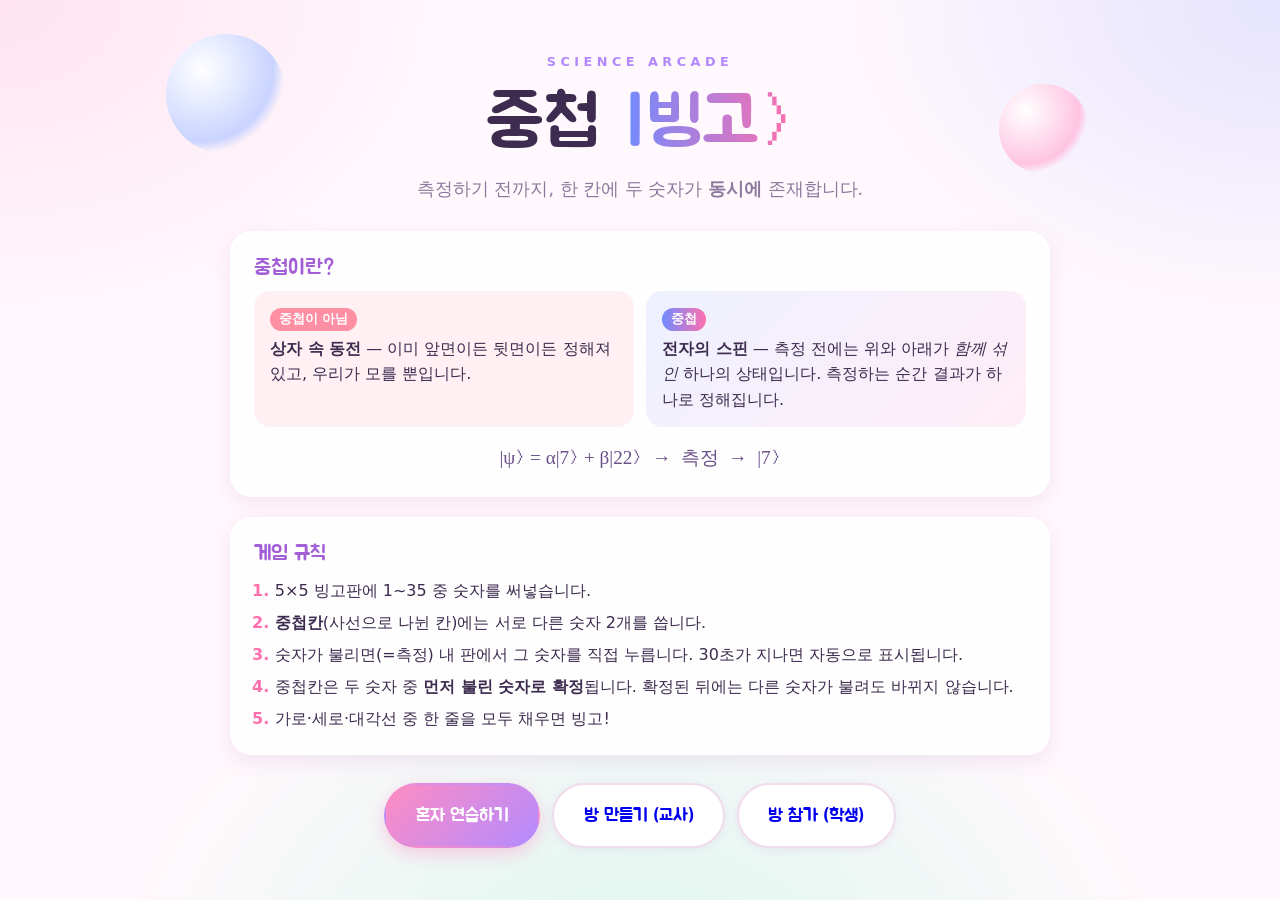
==== superposition-bingo/index.html @ 03e2c94e "중첩 빙고 첫 공개: 혼자 연습과 실시간 멀티플레이 - 혼자 연습: 빙고판 작성, 무작위 측정, 직접 눌러 표시(30초 후 자동), 중첩칸 붕괴 연출 - 교사 화면: 방 코드·QR" ====
<!doctype html>
<html lang="ko">
<head>
  <meta charset="utf-8">
  <meta name="viewport" content="width=device-width, initial-scale=1">
  <title>중첩 빙고</title>
  <meta name="description" content="양자역학의 중첩과 측정을 빙고로 체험하는 수업용 게임">
  <link rel="icon" href="data:image/svg+xml,%3Csvg xmlns=%22http://www.w3.org/2000/svg%22 viewBox=%220 0 100 100%22%3E%3Ctext y=%22.9em%22 font-size=%2290%22%3E%E2%9A%9B%EF%B8%8F%3C/text%3E%3C/svg%3E">
  <link rel="preconnect" href="https://fonts.googleapis.com">
  <link rel="preconnect" href="https://fonts.gstatic.com" crossorigin>
  <link rel="stylesheet" href="https://fonts.googleapis.com/css2?family=Jua&display=swap">
  <link rel="stylesheet" href="css/style.css">
</head>
<body>
  <!-- 홈 -->
  <main id="screen-home" class="screen is-active" aria-labelledby="home-title">
    <header class="hero">
      <p class="eyebrow">SCIENCE ARCADE</p>
      <h1 id="home-title">중첩 <span class="ket">|빙고⟩</span></h1>
      <p class="lead">측정하기 전까지, 한 칸에 두 숫자가 <strong>동시에</strong> 존재합니다.</p>
    </header>

    <section class="card concept" aria-labelledby="concept-title">
      <h2 id="concept-title">중첩이란?</h2>
      <div class="concept-grid">
        <div class="concept-item is-wrong">
          <p class="tag">중첩이 아님</p>
          <p><strong>상자 속 동전</strong> — 이미 앞면이든 뒷면이든 정해져 있고, 우리가 모를 뿐입니다.</p>
        </div>
        <div class="concept-item is-right">
          <p class="tag">중첩</p>
          <p><strong>전자의 스핀</strong> — 측정 전에는 위와 아래가 <em>함께 섞인</em> 하나의 상태입니다. 측정하는 순간 결과가 하나로 정해집니다.</p>
        </div>
      </div>
      <p class="formula">|ψ⟩ = α|7⟩ + β|22⟩ &nbsp;→&nbsp; 측정 &nbsp;→&nbsp; |7⟩</p>
    </section>

    <section class="card rules" aria-labelledby="rules-title">
      <h2 id="rules-title">게임 규칙</h2>
      <ol>
        <li>5×5 빙고판에 1~35 중 숫자를 써넣습니다.</li>
        <li><strong>중첩칸</strong>(사선으로 나뉜 칸)에는 서로 다른 숫자 2개를 씁니다.</li>
        <li>숫자가 불리면(=측정) 내 판에서 그 숫자를 직접 누릅니다. 30초가 지나면 자동으로 표시됩니다.</li>
        <li>중첩칸은 두 숫자 중 <strong>먼저 불린 숫자로 확정</strong>됩니다. 확정된 뒤에는 다른 숫자가 불려도 바뀌지 않습니다.</li>
        <li>가로·세로·대각선 중 한 줄을 모두 채우면 빙고!</li>
      </ol>
    </section>

    <nav class="mode-buttons" aria-label="게임 모드">
      <button class="btn btn-primary btn-lg" data-action="start-solo">혼자 연습하기</button>
      <a class="btn btn-lg" href="host.html">방 만들기 (교사)</a>
      <a class="btn btn-lg" href="play.html">방 참가 (학생)</a>
    </nav>
  </main>

  <!-- 빙고판 작성 -->
  <main id="screen-setup" class="screen" aria-labelledby="setup-title">
    <header class="topbar">
      <button class="btn btn-ghost" data-action="go-home" aria-label="처음으로">← 처음으로</button>
      <h1 id="setup-title">빙고판 만들기</h1>
      <span class="progress" id="setup-progress" aria-live="polite"></span>
    </header>

    <p class="hint">칸을 누르고 아래에서 숫자를 고르세요. <span class="super-chip">중첩칸</span>에는 숫자 2개가 들어갑니다.</p>

    <div class="setup-layout">
      <div class="board" id="setup-board" role="grid" aria-label="내 빙고판"></div>
      <div class="numpad-wrap">
        <div class="numpad" id="numpad" aria-label="숫자 선택"></div>
        <div class="setup-actions">
          <button class="btn" data-action="clear-slot">이 칸 지우기</button>
          <button class="btn" data-action="auto-fill">빈칸 자동 채우기</button>
          <button class="btn" data-action="reset-board">중첩칸 다시 배치</button>
          <button class="btn btn-primary" data-action="start-play" id="btn-start-play" disabled>게임 시작</button>
        </div>
      </div>
    </div>
  </main>

  <!-- 게임 진행 -->
  <main id="screen-play" class="screen" aria-labelledby="play-title">
    <header class="topbar">
      <button class="btn btn-ghost" data-action="go-home" aria-label="처음으로">← 처음으로</button>
      <h1 id="play-title">혼자 연습하기</h1>
      <span class="progress" id="play-progress"></span>
    </header>

    <div class="play-layout">
      <section class="caller" aria-label="측정">
        <p class="caller-label">방금 측정된 숫자</p>
        <p class="caller-number" id="caller-number" aria-live="assertive">–</p>
        <button class="btn btn-primary btn-lg" data-action="measure" id="btn-measure">측정하기</button>
        <div class="pending" id="pending" aria-label="아직 누르지 않은 숫자"></div>
      </section>

      <section class="board-area">
        <div class="board" id="play-board" role="grid" aria-label="내 빙고판"></div>
      </section>

      <aside class="side">
        <section class="card states" aria-labelledby="states-title">
          <h2 id="states-title">중첩 상태</h2>
          <ul id="state-list"></ul>
        </section>
        <section class="card history" aria-labelledby="history-title">
          <h2 id="history-title">측정 기록</h2>
          <div class="history-grid" id="history-grid"></div>
        </section>
      </aside>
    </div>
  </main>

  <!-- 결과 -->
  <dialog id="result-dialog" aria-labelledby="result-title">
    <h2 id="result-title">빙고!</h2>
    <p id="result-summary"></p>
    <section class="reflect">
      <h3>생각해 보기</h3>
      <ol>
        <li>중첩칸은 일반칸보다 빨리 채워졌나요? 측정 한 번에 채워질 확률로 설명해 보세요.</li>
        <li>측정 전 중첩칸의 두 숫자는 “둘 중 하나가 숨어 있던” 것일까요, “동시에 존재한” 것일까요? 상자 속 동전과 무엇이 다른가요?</li>
        <li>중첩칸이 한 숫자로 확정된 뒤에는 다른 숫자가 불려도 바뀌지 않았습니다. 실제 양자 측정에서 이것은 무엇에 해당할까요?</li>
        <li>이 게임의 “측정”과 실제 양자역학의 측정은 어떤 점이 다를까요?</li>
      </ol>
    </section>
    <div class="dialog-actions">
      <button class="btn" data-action="replay-same">같은 판으로 다시</button>
      <button class="btn btn-primary" data-action="new-board">새 판 만들기</button>
    </div>
  </dialog>

  <div class="toasts" id="toasts" role="status" aria-live="polite"></div>

  <script src="js/rules.js"></script>
  <script src="js/ui.js"></script>
  <script src="js/board-view.js"></script>
  <script src="js/setup.js"></script>
  <script src="js/marker.js"></script>
  <script src="js/solo.js"></script>
</body>
</html>
---- superposition-bingo/css/style.css ----
/* 중첩 빙고 — 스타일 (밝은 파스텔 테마) */

:root {
  --bg: #fff8fc;
  --surface: #ffffff;
  --surface-2: #fdf1f8;
  --line: #f1dcec;
  --text: #3d2c4f;
  --muted: #8b7a9e;
  --state-a: #6f8bff;   /* 중첩 상태 a: 하늘빛 보라 */
  --state-b: #ff6fae;   /* 중첩 상태 b: 핑크 */
  --accent: #b388ff;
  --marked: #d4f5e8;
  --marked-line: #7ed6b2;
  --marked-text: #2c7a62;
  --win: #ffae42;
  --danger: #ff6b8b;
  --shadow: 0 6px 20px rgba(196, 126, 190, .16);
  --shadow-sm: 0 2px 8px rgba(196, 126, 190, .14);
  --radius: 22px;
  --font: "Pretendard", "Apple SD Gothic Neo", "Malgun Gothic", "Noto Sans KR", system-ui, sans-serif;
  --font-round: "Jua", "Pretendard", "Apple SD Gothic Neo", "Malgun Gothic", sans-serif;
}

* { box-sizing: border-box; }

html { -webkit-text-size-adjust: 100%; }

body {
  margin: 0;
  min-height: 100vh;
  font-family: var(--font);
  color: var(--text);
  background:
    radial-gradient(700px 500px at 0% 0%, #ffe3f1 0%, transparent 65%),
    radial-gradient(700px 500px at 100% 0%, #e6e4ff 0%, transparent 65%),
    radial-gradient(800px 600px at 50% 110%, #dcf7ee 0%, transparent 65%),
    var(--bg);
  background-attachment: fixed;
  line-height: 1.6;
}

h1, h2, h3 { line-height: 1.25; margin: 0 0 .5em; font-family: var(--font-round); font-weight: 400; }
button { font: inherit; color: inherit; }

/* ---------- 화면 전환 ---------- */
.screen { display: none; max-width: 1280px; margin: 0 auto; padding: 24px 16px 48px; }
.screen.is-active { display: block; animation: fade-in .4s ease-out; }
@keyframes fade-in { from { opacity: 0; transform: translateY(6px); } }

/* ---------- 버튼 ---------- */
.btn {
  display: inline-flex; align-items: center; justify-content: center; gap: .3em;
  text-decoration: none;
  border: 2px solid var(--line);
  background: var(--surface);
  padding: .65em 1.2em;
  border-radius: 999px;
  cursor: pointer;
  font-family: var(--font-round);
  box-shadow: var(--shadow-sm);
  transition: background .15s, border-color .15s, transform .15s, box-shadow .15s;
}
.btn:hover:not(:disabled) { border-color: var(--accent); transform: translateY(-2px); box-shadow: var(--shadow); }
.btn:active:not(:disabled) { transform: translateY(0); }
.btn:disabled { opacity: .5; cursor: not-allowed; box-shadow: none; }
.btn-primary {
  background: linear-gradient(135deg, #ff8cc3, #b38bff);
  border-color: transparent; color: #fff;
  box-shadow: 0 6px 18px rgba(255, 120, 180, .35);
}
.btn-primary:hover:not(:disabled) { border-color: transparent; box-shadow: 0 10px 24px rgba(255, 120, 180, .45); }
.btn-lg { font-size: 1.15rem; padding: .85em 1.6em; }
.btn-ghost { background: transparent; border-color: transparent; color: var(--muted); box-shadow: none; }
.btn-ghost:hover:not(:disabled) { background: rgba(255, 255, 255, .7); box-shadow: none; }
:focus-visible { outline: 3px solid var(--accent); outline-offset: 3px; }

.badge {
  font-size: .72em; padding: .1em .6em; border-radius: 999px;
  background: var(--surface-2); color: var(--muted); margin-left: .3em;
}

/* ---------- 홈 ---------- */
.hero { position: relative; text-align: center; padding: 28px 0 8px; }
.hero::before, .hero::after {
  content: ""; position: absolute; border-radius: 50%; pointer-events: none; z-index: -1;
  animation: float 6s ease-in-out infinite;
}
.hero::before { width: 120px; height: 120px; left: 12%; top: 10px; background: radial-gradient(circle at 30% 30%, #fff, #c9d4ff 60%, transparent 70%); }
.hero::after  { width: 90px; height: 90px; right: 14%; top: 60px; background: radial-gradient(circle at 30% 30%, #fff, #ffc4e1 60%, transparent 70%); animation-delay: -3s; }
@keyframes float { 50% { transform: translateY(-14px); } }

.eyebrow { letter-spacing: .35em; color: var(--accent); font-size: .8rem; font-weight: 700; margin: 0; }
.hero h1 { font-size: clamp(2.6rem, 9vw, 4.4rem); margin: .1em 0; color: var(--text); }
.ket {
  background: linear-gradient(90deg, var(--state-a), var(--state-b));
  -webkit-background-clip: text; background-clip: text; color: transparent;
}
.lead { color: var(--muted); font-size: 1.1rem; margin: 0; }

.card {
  background: rgba(255, 255, 255, .85);
  backdrop-filter: blur(6px);
  border: 2px solid #fff;
  border-radius: var(--radius);
  box-shadow: var(--shadow);
  padding: 22px;
  margin: 20px auto 0;
  max-width: 820px;
}
.card h2 { font-size: 1.3rem; color: #a35fd6; }

.concept-grid { display: grid; grid-template-columns: 1fr 1fr; gap: 12px; }
.concept-item { border-radius: 16px; padding: 14px 16px; }
.concept-item p { margin: 0; }
.concept-item .tag { display: inline-block; font-size: .8rem; font-weight: 700; margin-bottom: .4em; padding: .1em .7em; border-radius: 999px; color: #fff; }
.concept-item.is-wrong { background: #fff1f3; }
.concept-item.is-wrong .tag { background: #ff8fa3; }
.concept-item.is-right { background: linear-gradient(135deg, #eef1ff, #ffeef7); }
.concept-item.is-right .tag { background: linear-gradient(90deg, var(--state-a), var(--state-b)); }
.formula {
  text-align: center; font-size: 1.2rem; margin: 16px 0 0;
  font-family: "Cambria Math", "Times New Roman", serif; color: #6a4f8a;
}

.rules ol { margin: 0; padding-left: 1.3em; }
.rules li + li { margin-top: .4em; }
.rules li::marker { color: var(--state-b); font-weight: 700; }

.mode-buttons {
  display: flex; flex-wrap: wrap; justify-content: center; gap: 12px;
  margin: 28px auto 0; max-width: 820px;
}

/* ---------- 상단 바 ---------- */
.topbar { display: flex; align-items: center; gap: 12px; margin-bottom: 12px; }
.topbar h1 { font-size: 1.5rem; margin: 0; flex: 1; color: #a35fd6; }
.progress {
  color: var(--muted); font-variant-numeric: tabular-nums;
  background: #fff; padding: .2em .9em; border-radius: 999px; box-shadow: var(--shadow-sm);
}
.progress:empty { display: none; }
.hint { color: var(--muted); margin: 0 0 16px; }
.super-chip {
  display: inline-block; padding: 0 .6em; border-radius: 999px; color: #fff; font-weight: 700;
  background: linear-gradient(90deg, var(--state-a), var(--state-b));
}

/* ---------- 빙고판 ---------- */
.board {
  display: grid;
  grid-template-columns: repeat(5, 1fr);
  gap: 8px;
  width: 100%;
  max-width: 560px;
  margin: 0 auto;
  padding: 12px;
  background: rgba(255, 255, 255, .7);
  border-radius: 26px;
  box-shadow: var(--shadow);
  user-select: none;
}

.cell {
  position: relative;
  aspect-ratio: 1;
  border-radius: 16px;
  background: #fff;
  border: 2px solid var(--line);
  font-family: var(--font-round);
  font-size: clamp(1.05rem, 4.8vw, 1.85rem);
  font-variant-numeric: tabular-nums;
  color: var(--text);
  overflow: hidden;
  transition: background .3s, border-color .3s, transform .15s;
}
.cell:hover { transform: translateY(-2px); }

/* 중첩칸: 사선(오른쪽 위 → 왼쪽 아래) */
.cell.is-super {
  background: linear-gradient(135deg, #eaefff 0%, #fff 50%, #ffe8f3 100%);
  border-color: #d6c3fb;
}
.cell.is-super::after {
  content: "";
  position: absolute; inset: 0;
  pointer-events: none;
  background: linear-gradient(to bottom right,
    transparent calc(50% - 1px), #c7aef5 50%, transparent calc(50% + 1px));
  transition: opacity .6s;
}
.cell.is-super .val, .cell.is-super .slot { font-size: .8em; }

/* 작성 모드 슬롯 */
.slot {
  position: absolute; inset: 0;
  display: flex;
  border: 0; background: transparent; cursor: pointer;
  font-family: inherit; font-size: inherit;
  align-items: center; justify-content: center;
}
.slot:hover { background: rgba(179, 136, 255, .1); }
.slot.is-selected { background: #fff3d6; box-shadow: inset 0 0 0 3px var(--win); }
.cell:not(.is-super) .slot.is-selected { border-radius: 14px; }
.slot-a, .slot-b { padding: 12%; }
.is-super .slot-a { clip-path: polygon(0 0, 100% 0, 0 100%); align-items: flex-start; justify-content: flex-start; color: var(--state-a); }
.is-super .slot-b { clip-path: polygon(100% 0, 100% 100%, 0 100%); align-items: flex-end; justify-content: flex-end; color: var(--state-b); }
.is-super .slot.is-selected { box-shadow: none; }

/* 진행 모드 */
.cell-btn {
  position: absolute; inset: 0;
  border: 0; background: transparent; cursor: pointer;
  font-family: inherit; font-size: inherit;
}
.val {
  position: absolute; left: 50%; top: 50%;
  transform: translate(-50%, -50%);
  transition: left .7s cubic-bezier(.2, .8, .2, 1.2), top .7s cubic-bezier(.2, .8, .2, 1.2),
              transform .7s, opacity .7s, color .4s, font-size .7s;
}
.is-super .val-a { left: 30%; top: 30%; color: var(--state-a); animation: superpose-a 1.6s ease-in-out infinite; }
.is-super .val-b { left: 70%; top: 70%; color: var(--state-b); animation: superpose-b 1.6s ease-in-out infinite; }

/* 측정 전: 두 숫자가 똑같이 선명하게, 함께 흔들림 */
@keyframes superpose-a {
  0%, 100% { transform: translate(-50%, -50%); text-shadow: 0 0 4px rgba(111, 139, 255, .35); }
  50%      { transform: translate(-44%, -44%); text-shadow: 0 0 12px rgba(111, 139, 255, .7); }
}
@keyframes superpose-b {
  0%, 100% { transform: translate(-50%, -50%); text-shadow: 0 0 4px rgba(255, 111, 174, .35); }
  50%      { transform: translate(-56%, -56%); text-shadow: 0 0 12px rgba(255, 111, 174, .7); }
}

/* 표시된 칸 */
.cell.is-marked { background: var(--marked); border-color: var(--marked-line); }
.cell.is-marked:not(.is-super) .val { color: var(--marked-text); }
.cell.is-marked::before {
  content: "✓"; position: absolute; right: 6%; top: 2%;
  font-size: .5em; color: var(--marked-line);
}

/* 측정 후: 한 숫자로 붕괴 */
.cell.is-collapsed { background: linear-gradient(135deg, #d9f7ec, #e9f0ff); }
.cell.is-collapsed::after { opacity: 0; }
.cell.is-collapsed .val { animation: none; }
.cell.is-collapsed .val.is-chosen {
  left: 50%; top: 50%;
  font-size: 1.3em;
  color: var(--marked-text);
  text-shadow: 0 0 10px rgba(255, 255, 255, .9);
}
.cell.is-collapsed .val.is-dropped {
  opacity: .45;
  font-size: .68em;
  text-decoration: line-through;
}
.cell.is-collapsed .val-a.is-dropped { left: 18%; top: 18%; }
.cell.is-collapsed .val-b.is-dropped { left: 82%; top: 82%; }

.burst {
  position: absolute; left: 50%; top: 50%;
  width: 20%; aspect-ratio: 1; border-radius: 50%;
  transform: translate(-50%, -50%) scale(0);
  border: 3px solid var(--state-b); opacity: 0; pointer-events: none;
}
.cell.is-collapsed .burst { animation: burst .8s ease-out; }
@keyframes burst {
  0%   { transform: translate(-50%, -50%) scale(.2); opacity: 1; border-color: var(--state-b); }
  100% { transform: translate(-50%, -50%) scale(5); opacity: 0; border-color: var(--state-a); }
}

.cell.is-win {
  background: linear-gradient(135deg, #fff2c9, #ffe0ef);
  border-color: var(--win);
  box-shadow: 0 0 0 2px var(--win), 0 0 18px rgba(255, 174, 66, .5);
  animation: win 1.2s ease-in-out infinite;
}
@keyframes win { 50% { box-shadow: 0 0 0 2px var(--win), 0 0 28px rgba(255, 174, 66, .8); transform: scale(1.04); } }

.cell.is-shake { animation: shake .35s; }
@keyframes shake {
  25% { transform: translateX(-5px); }
  75% { transform: translateX(5px); }
}

/* ---------- 작성 화면 ---------- */
.setup-layout { display: grid; grid-template-columns: minmax(0, 560px) minmax(0, 420px); gap: 24px; justify-content: center; align-items: start; }
.numpad-wrap { background: rgba(255, 255, 255, .7); border-radius: 26px; padding: 14px; box-shadow: var(--shadow); }
.numpad { display: grid; grid-template-columns: repeat(7, 1fr); gap: 6px; }
.num {
  aspect-ratio: 1; border-radius: 12px; border: 2px solid var(--line);
  background: #fff; cursor: pointer; font-family: var(--font-round); font-size: 1.05rem;
  font-variant-numeric: tabular-nums; color: var(--text);
  transition: transform .12s, border-color .12s, background .12s;
}
.num:hover:not(:disabled) { border-color: var(--state-b); background: #fff0f7; transform: scale(1.08); }
.num:disabled { opacity: .28; cursor: not-allowed; background: var(--surface-2); }
.num.is-current { background: var(--win); border-color: var(--win); color: #fff; opacity: 1; }
.setup-actions { display: grid; grid-template-columns: 1fr 1fr; gap: 8px; margin-top: 14px; }
.setup-actions .btn-primary { grid-column: 1 / -1; font-size: 1.15rem; padding: .8em; }

/* ---------- 진행 화면 ---------- */
.play-layout {
  display: grid;
  grid-template-columns: 220px minmax(0, 560px) 300px;
  gap: 24px;
  justify-content: center;
  align-items: start;
}
.caller {
  text-align: center;
  background: rgba(255, 255, 255, .85); border-radius: var(--radius);
  padding: 18px; box-shadow: var(--shadow);
}
.caller-label { color: var(--muted); margin: 0; }
.caller-number {
  font-family: var(--font-round);
  font-size: clamp(3.5rem, 12vw, 6rem); margin: 0 0 12px;
  font-variant-numeric: tabular-nums; line-height: 1.1;
  background: linear-gradient(135deg, var(--state-a), var(--state-b));
  -webkit-background-clip: text; background-clip: text; color: transparent;
}
.caller-number.is-pop { animation: pop .5s cubic-bezier(.2, .8, .2, 1.4); }
@keyframes pop { 0% { transform: scale(.4) rotate(-8deg); opacity: 0; } 100% { transform: scale(1); opacity: 1; } }
.caller .btn { width: 100%; }

.pending { margin-top: 16px; display: grid; gap: 6px; }
.pending:empty { display: none; }
.pending-title { margin: 0; color: #e0789f; font-size: .9rem; font-weight: 700; }
.pending-chip {
  position: relative; display: flex; justify-content: space-between; align-items: center;
  padding: 6px 14px; border-radius: 999px; background: #fff4fa; border: 2px solid #ffd0e6; overflow: hidden;
}
.pending-chip .n { font-family: var(--font-round); font-size: 1.3rem; color: var(--state-b); }
.pending-chip .sec { color: var(--muted); font-variant-numeric: tabular-nums; font-size: .9rem; }
.pending-chip .bar {
  position: absolute; left: 0; bottom: 0; height: 4px; width: 100%;
  background: linear-gradient(90deg, var(--state-a), var(--state-b));
  transform-origin: left; transition: transform .25s linear;
}

.side .card { margin: 0 0 16px; padding: 18px; }
.states ul { list-style: none; margin: 0; padding: 0; display: grid; gap: 10px; }
.states li {
  display: grid; gap: 2px; padding: 10px 12px; border-radius: 14px;
  background: linear-gradient(135deg, #eef1ff, #fff0f7);
}
.states li.is-collapsed { background: #e3f8ef; }
.states .where { font-size: .8rem; color: var(--muted); }
.states .psi { font-family: "Cambria Math", "Times New Roman", serif; font-size: 1.1rem; color: #5b4380; }
.states li.is-collapsed .psi { color: var(--marked-text); }
.states .note { font-size: .8rem; color: var(--muted); }
.frac { font-size: .85em; }

.history-grid { display: grid; grid-template-columns: repeat(7, 1fr); gap: 4px; }
.h-num {
  text-align: center; padding: 4px 0; border-radius: 10px; font-size: .85rem;
  background: var(--surface-2); color: #c4b5d4; font-variant-numeric: tabular-nums;
}
.h-num.is-called { background: #e8e1ff; color: #6a4f8a; font-weight: 700; }
.h-num.is-last { background: linear-gradient(135deg, var(--state-a), var(--state-b)); color: #fff; }

/* ---------- 결과 대화상자 ---------- */
dialog {
  max-width: min(560px, calc(100vw - 32px));
  border: 0; border-radius: 28px;
  background: #fff; color: var(--text); padding: 28px;
  box-shadow: 0 20px 60px rgba(160, 90, 170, .3);
}
dialog[open] { animation: pop .45s cubic-bezier(.2, .8, .2, 1.3); }
dialog::backdrop { background: rgba(255, 220, 238, .55); backdrop-filter: blur(3px); }
dialog h2 {
  font-size: 2.6rem; text-align: center;
  background: linear-gradient(90deg, #ffae42, var(--state-b), var(--accent));
  -webkit-background-clip: text; background-clip: text; color: transparent;
}
#result-summary { text-align: center; font-size: 1.1rem; }
.reflect { background: linear-gradient(135deg, #f3f0ff, #fff1f8); border-radius: 18px; padding: 14px 18px; margin: 16px 0; }
.reflect h3 { font-size: 1.1rem; color: #a35fd6; }
.reflect ol { margin: 0; padding-left: 1.2em; }
.reflect li + li { margin-top: .45em; }
.reflect li::marker { color: var(--state-b); font-weight: 700; }
.dialog-actions { display: flex; justify-content: flex-end; gap: 8px; flex-wrap: wrap; }

/* ---------- 알림 ---------- */
.toasts {
  position: fixed; left: 50%; bottom: 20px; transform: translateX(-50%);
  display: grid; gap: 8px; width: min(520px, calc(100vw - 32px)); z-index: 10; pointer-events: none;
}
.toast {
  padding: 10px 18px; border-radius: 18px; background: #fff;
  border: 2px solid var(--line); box-shadow: 0 8px 24px rgba(180, 110, 180, .22);
  animation: toast-in .25s ease-out; transition: opacity .4s, transform .4s;
}
.toast.is-leaving { opacity: 0; transform: translateY(8px); }
.toast.collapse { border-color: #ffc0dc; background: #fff6fa; }
.toast.info { border-color: #c9d3ff; background: #f5f7ff; }
.toast.bingo {
  border-color: var(--win); color: #fff; font-family: var(--font-round); font-size: 1.5rem; text-align: center;
  background: linear-gradient(90deg, #ffae42, var(--state-b));
}
@keyframes toast-in { from { opacity: 0; transform: translateY(8px); } }

/* ---------- 반응형 ---------- */
@media (max-width: 1100px) {
  .play-layout { grid-template-columns: minmax(0, 560px); }
  .caller { display: grid; grid-template-columns: auto 1fr; align-items: center; gap: 4px 16px; text-align: left; }
  .caller-label { grid-column: 1 / -1; }
  .caller-number { margin: 0; }
  .pending { grid-column: 1 / -1; grid-template-columns: repeat(auto-fill, minmax(110px, 1fr)); }
  .pending-title { grid-column: 1 / -1; }
}
@media (max-width: 900px) {
  .setup-layout { grid-template-columns: minmax(0, 560px); }
}
@media (max-width: 560px) {
  .screen { padding: 16px 16px 40px; }
  .toasts { bottom: 12px; }
  .toast { padding: 8px 14px; font-size: .9rem; }
  .concept-grid { grid-template-columns: 1fr; }
  .board { gap: 5px; padding: 8px; border-radius: 20px; }
  .cell { border-radius: 12px; }
  .mode-buttons .btn { width: 100%; }
  .topbar h1 { font-size: 1.2rem; }
  .hero::before, .hero::after { display: none; }
}

@media (prefers-reduced-motion: reduce) {
  *, *::before, *::after { animation-duration: .01ms !important; animation-iteration-count: 1 !important; transition-duration: .01ms !important; }
}
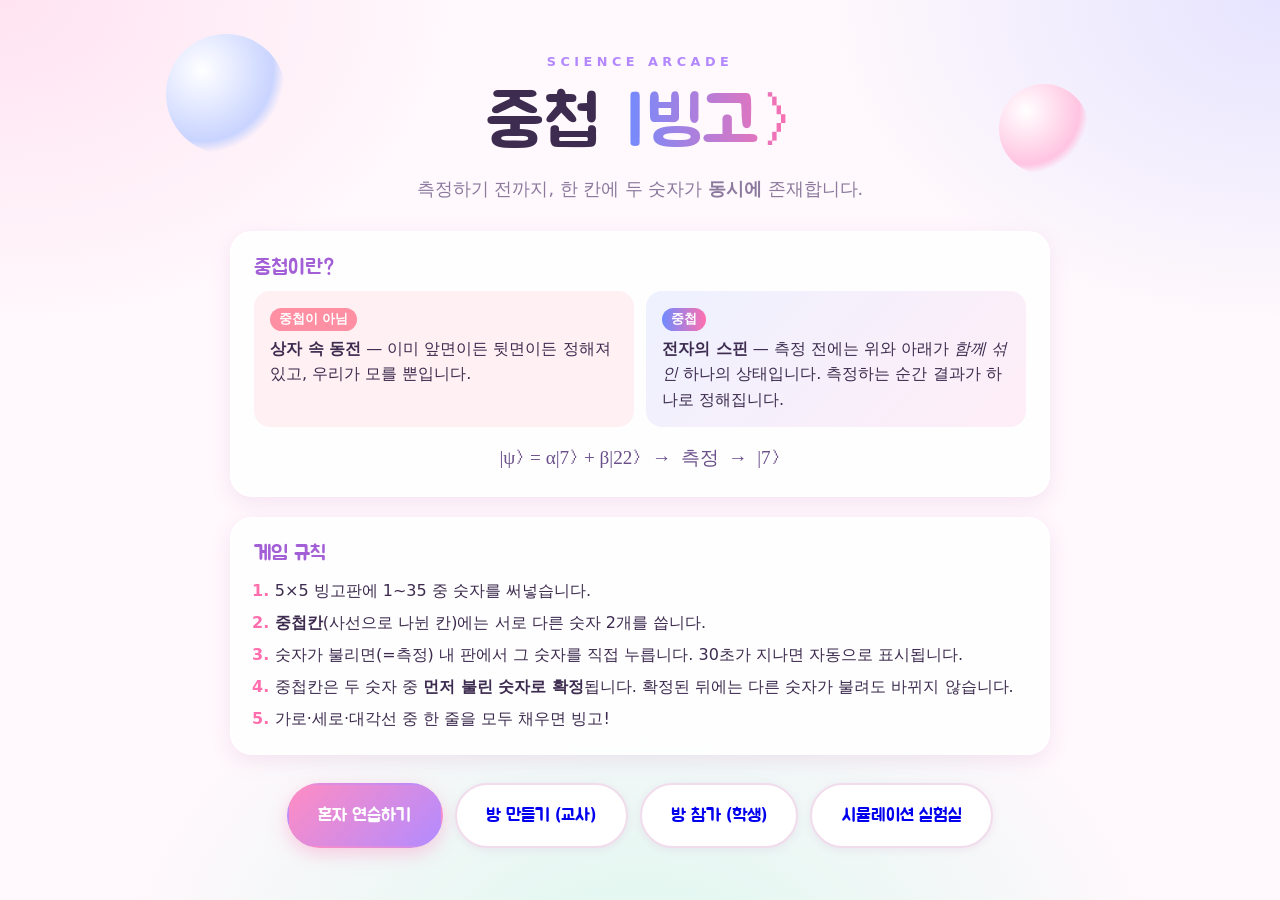
==== commit 71a9eccc: "중첩 빙고: 시뮬레이션 실험실 추가 - 중첩칸 개수(0/2/4/6/10개) 또는 위치(대각선 위/밖/무작위)에 따라 수천 판 자동 플레이 - 먼저 예측하고 결과와 비교, 평균 타일" ====
--- a/superposition-bingo/index.html
+++ b/superposition-bingo/index.html
@@ -50,6 +50,7 @@
       <button class="btn btn-primary btn-lg" data-action="start-solo">혼자 연습하기</button>
       <a class="btn btn-lg" href="host.html">방 만들기 (교사)</a>
       <a class="btn btn-lg" href="play.html">방 참가 (학생)</a>
+      <a class="btn btn-lg" href="sim.html">시뮬레이션 실험실</a>
     </nav>
   </main>
 
@@ -98,6 +99,25 @@
       </section>
 
       <aside class="side">
+        <section class="card meter" aria-labelledby="meter-title">
+          <div class="meter-head">
+            <h2 id="meter-title">확률 미터</h2>
+            <label class="switch">
+              <input type="checkbox" id="meter-toggle">
+              <span class="switch-track" aria-hidden="true"></span>
+              <span class="sr-only">확률 미터 켜기</span>
+            </label>
+          </div>
+          <div id="meter-body" hidden>
+            <p class="meter-legend">칸 위 숫자 = 다음 측정에서 그 칸이 채워질 확률<br>일반칸 <b>1/남은 수</b> · 중첩칸 <b>2/남은 수</b></p>
+            <dl class="meter-stats">
+              <div><dt>다음 측정에서 내 판이 채워질 확률</dt><dd id="meter-fill"></dd><span class="meter-bar"><i id="meter-fill-bar"></i></span></div>
+              <div><dt>다음 측정에서 빙고가 될 확률</dt><dd id="meter-bingo"></dd><span class="meter-bar"><i id="meter-bingo-bar"></i></span></div>
+              <div><dt>빙고까지 예상 측정 횟수</dt><dd id="meter-expected"></dd></div>
+            </dl>
+            <p class="meter-note">남은 숫자가 무작위로 측정된다고 가정한 값이에요.</p>
+          </div>
+        </section>
         <section class="card states" aria-labelledby="states-title">
           <h2 id="states-title">중첩 상태</h2>
           <ul id="state-list"></ul>
--- a/superposition-bingo/css/style.css
+++ b/superposition-bingo/css/style.css
@@ -23,6 +23,7 @@
 }
 
 * { box-sizing: border-box; }
+[hidden] { display: none !important; }
 
 html { -webkit-text-size-adjust: 100%; }
 
@@ -429,3 +430,55 @@
 @media (prefers-reduced-motion: reduce) {
   *, *::before, *::after { animation-duration: .01ms !important; animation-iteration-count: 1 !important; transition-duration: .01ms !important; }
 }
+
+/* ---------- 확률 미터 ---------- */
+.sr-only { position: absolute; width: 1px; height: 1px; overflow: hidden; clip: rect(0 0 0 0); white-space: nowrap; }
+.meter-head { display: flex; align-items: center; justify-content: space-between; }
+.meter-head h2 { margin: 0; }
+.switch { position: relative; display: inline-block; cursor: pointer; }
+.switch input { position: absolute; opacity: 0; width: 100%; height: 100%; margin: 0; cursor: pointer; }
+.switch-track {
+  display: block; width: 52px; height: 30px; border-radius: 999px; background: #eadff0;
+  position: relative; transition: background .2s;
+}
+.switch-track::after {
+  content: ""; position: absolute; left: 4px; top: 4px; width: 22px; height: 22px; border-radius: 50%;
+  background: #fff; box-shadow: 0 2px 6px rgba(120, 60, 120, .25); transition: transform .2s;
+}
+.switch input:checked + .switch-track { background: linear-gradient(90deg, var(--state-a), var(--state-b)); }
+.switch input:checked + .switch-track::after { transform: translateX(22px); }
+.switch input:focus-visible + .switch-track { outline: 3px solid var(--accent); outline-offset: 2px; }
+
+#meter-body { margin-top: 12px; }
+.meter-legend { margin: 0 0 12px; font-size: .85rem; color: var(--muted); line-height: 1.5; }
+.meter-legend b { color: #a35fd6; }
+.meter-stats { margin: 0; display: grid; gap: 10px; }
+.meter-stats > div { display: grid; grid-template-columns: 1fr auto; align-items: center; gap: 2px 8px; }
+.meter-stats dt { font-size: .85rem; color: var(--muted); }
+.meter-stats dd { margin: 0; font-family: var(--font-round); font-size: 1.3rem; color: #a35fd6; font-variant-numeric: tabular-nums; }
+.meter-bar { grid-column: 1 / -1; height: 8px; border-radius: 999px; background: var(--surface-2); overflow: hidden; }
+.meter-bar i {
+  display: block; height: 100%; transform-origin: left; transform: scaleX(0); transition: transform .5s ease;
+  background: linear-gradient(90deg, var(--state-a), var(--state-b));
+}
+.meter-note { margin: 12px 0 0; font-size: .75rem; color: var(--muted); }
+
+/* 칸별 확률 배지 */
+.prob {
+  position: absolute; left: 50%; bottom: 4%; transform: translateX(-50%);
+  font-family: var(--font); font-size: .42em; font-weight: 700; line-height: 1;
+  padding: .2em .45em; border-radius: 999px; pointer-events: none;
+  color: #7a5aa8; background: rgba(255, 255, 255, .85); opacity: 0; transition: opacity .3s;
+}
+.cell.has-prob .prob { opacity: 1; }
+.cell.is-super.has-prob .prob { color: #fff; background: linear-gradient(90deg, var(--state-a), var(--state-b)); left: 74%; bottom: auto; top: 8%; }
+.cell.has-prob:not(.is-marked) {
+  background-image: linear-gradient(0deg, rgba(179, 136, 255, calc(var(--p) * 2.2)), transparent 70%);
+}
+.cell.is-super.has-prob:not(.is-marked) {
+  background-image:
+    linear-gradient(0deg, rgba(255, 111, 174, calc(var(--p) * 2.2)), transparent 70%),
+    linear-gradient(135deg, #eaefff 0%, #fff 50%, #ffe8f3 100%);
+}
+.cell:not(.is-super) .val { transition: transform .3s; }
+.cell.has-prob:not(.is-super):not(.is-marked) .val { transform: translate(-50%, -62%); }
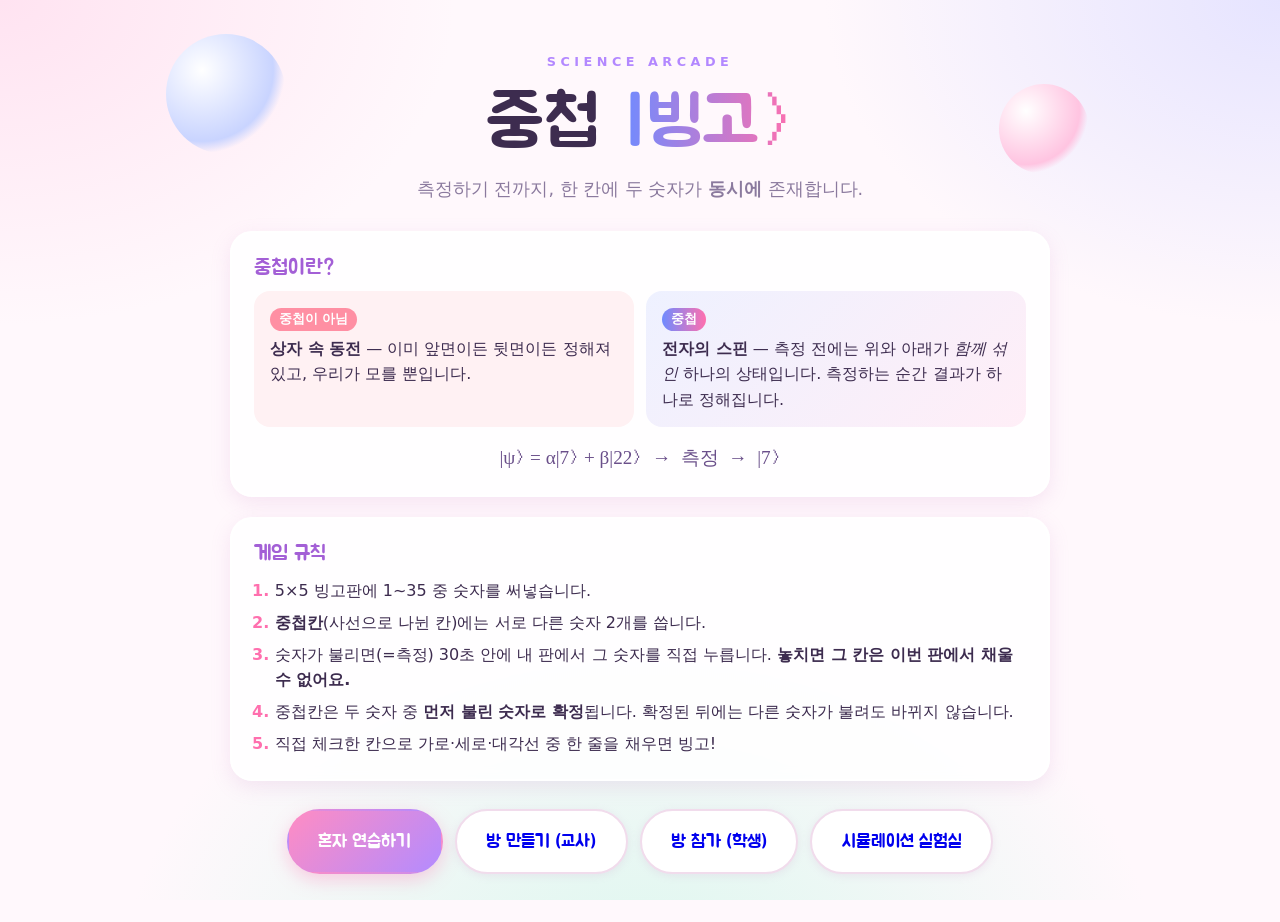
==== commit afd9af57: "중첩 빙고: 30초 안에 체크하지 못한 칸은 놓친 칸으로 처리 - 측정된 숫자를 30초 안에 체크하지 않으면 자동 표시 대신 '놓친 칸'(회색 빗금 ✕), 이번 판에서 채울 수 없" ====
--- a/superposition-bingo/index.html
+++ b/superposition-bingo/index.html
@@ -40,9 +40,9 @@
       <ol>
         <li>5×5 빙고판에 1~35 중 숫자를 써넣습니다.</li>
         <li><strong>중첩칸</strong>(사선으로 나뉜 칸)에는 서로 다른 숫자 2개를 씁니다.</li>
-        <li>숫자가 불리면(=측정) 내 판에서 그 숫자를 직접 누릅니다. 30초가 지나면 자동으로 표시됩니다.</li>
+        <li>숫자가 불리면(=측정) 30초 안에 내 판에서 그 숫자를 직접 누릅니다. <strong>놓치면 그 칸은 이번 판에서 채울 수 없어요.</strong></li>
         <li>중첩칸은 두 숫자 중 <strong>먼저 불린 숫자로 확정</strong>됩니다. 확정된 뒤에는 다른 숫자가 불려도 바뀌지 않습니다.</li>
-        <li>가로·세로·대각선 중 한 줄을 모두 채우면 빙고!</li>
+        <li>직접 체크한 칸으로 가로·세로·대각선 중 한 줄을 채우면 빙고!</li>
       </ol>
     </section>
 
--- a/superposition-bingo/css/style.css
+++ b/superposition-bingo/css/style.css
@@ -279,6 +279,19 @@
 }
 @keyframes win { 50% { box-shadow: 0 0 0 2px var(--win), 0 0 28px rgba(255, 174, 66, .8); transform: scale(1.04); } }
 
+/* 놓친 칸: 측정됐지만 30초 안에 체크하지 못함 → 이번 판에서 채울 수 없음 */
+.cell.is-missed { background: repeating-linear-gradient(135deg, #f4eef4 0 6px, #ece3ec 6px 12px); border-color: #ddd0dd; }
+.cell.is-missed .val { color: #b6a8bf; text-decoration: line-through; }
+.cell.is-missed .val.is-chosen { color: #a596ae; text-shadow: none; }
+.cell.is-missed::before {
+  content: "✕"; position: absolute; right: 6%; top: 2%;
+  font-size: .5em; color: #c9a3b6;
+}
+.cell.is-super.is-missed { background: repeating-linear-gradient(135deg, #f4eef4 0 6px, #ece3ec 6px 12px); }
+.states li.is-missed { background: #f4eef4; }
+.states li.is-missed .psi { color: #a596ae; }
+.toast.miss { border-color: #e5c3d4; background: #fbf4f8; }
+
 .cell.is-shake { animation: shake .35s; }
 @keyframes shake {
   25% { transform: translateX(-5px); }
